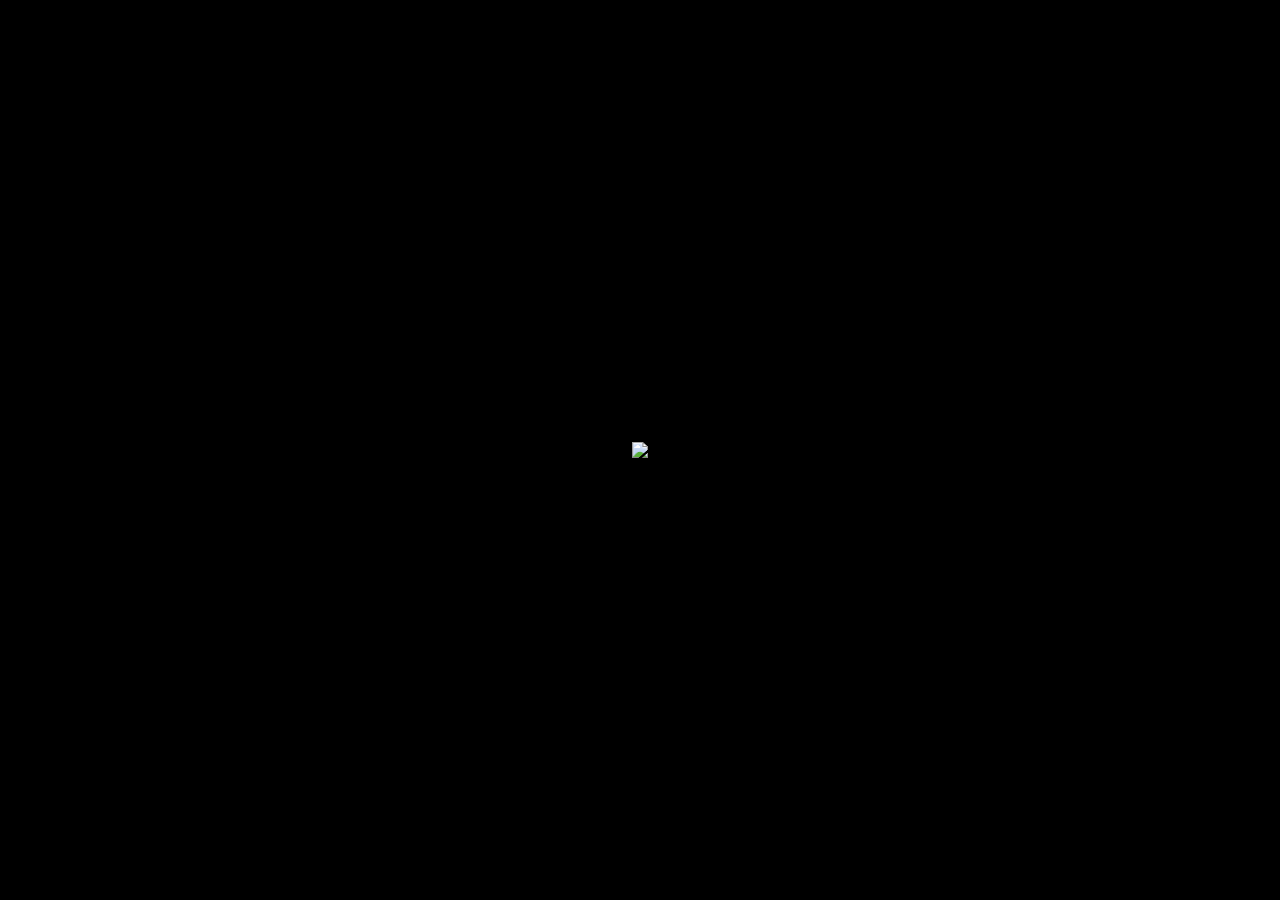
==== index.html @ 6a2dcac5 "Enhance layout and styling in index.html Updated CSS styles for body and img elements to center cont" ====
<!DOCTYPE html>
<html>
<head>
<meta name="viewport" content="width=device-width, initial-scale=1">
<title>The Quiet Comfort Project</title>

<style>
body {
  margin: 0;
  background: black;
  display: flex;
  justify-content: center;
  align-items: center;
  height: 100vh;
}

img {
  max-width: 100%;
  max-height: 100%;
}
</style>
</head>

<body>
<img src="banner.png">
</body>
</html>
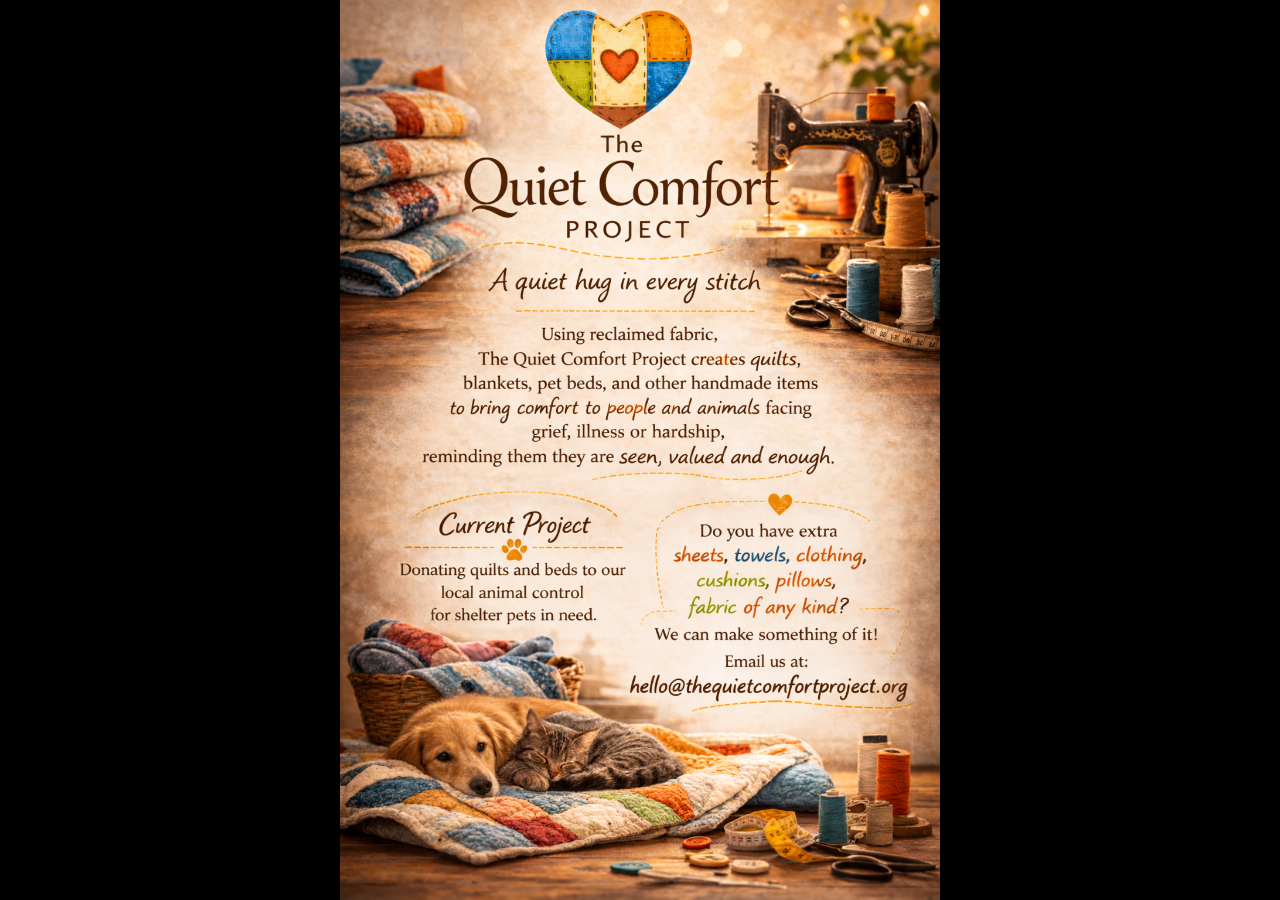
==== commit d3c706c8: "Fix image source and format in index.html Updated image source to 'banner.png.png' and adjusted form" ====
--- a/index.html
+++ b/index.html
@@ -22,6 +22,7 @@
 </head>
 
 <body>
-<img src="banner.png">
+<img src="banner.png.png">
 </body>
 </html>
+
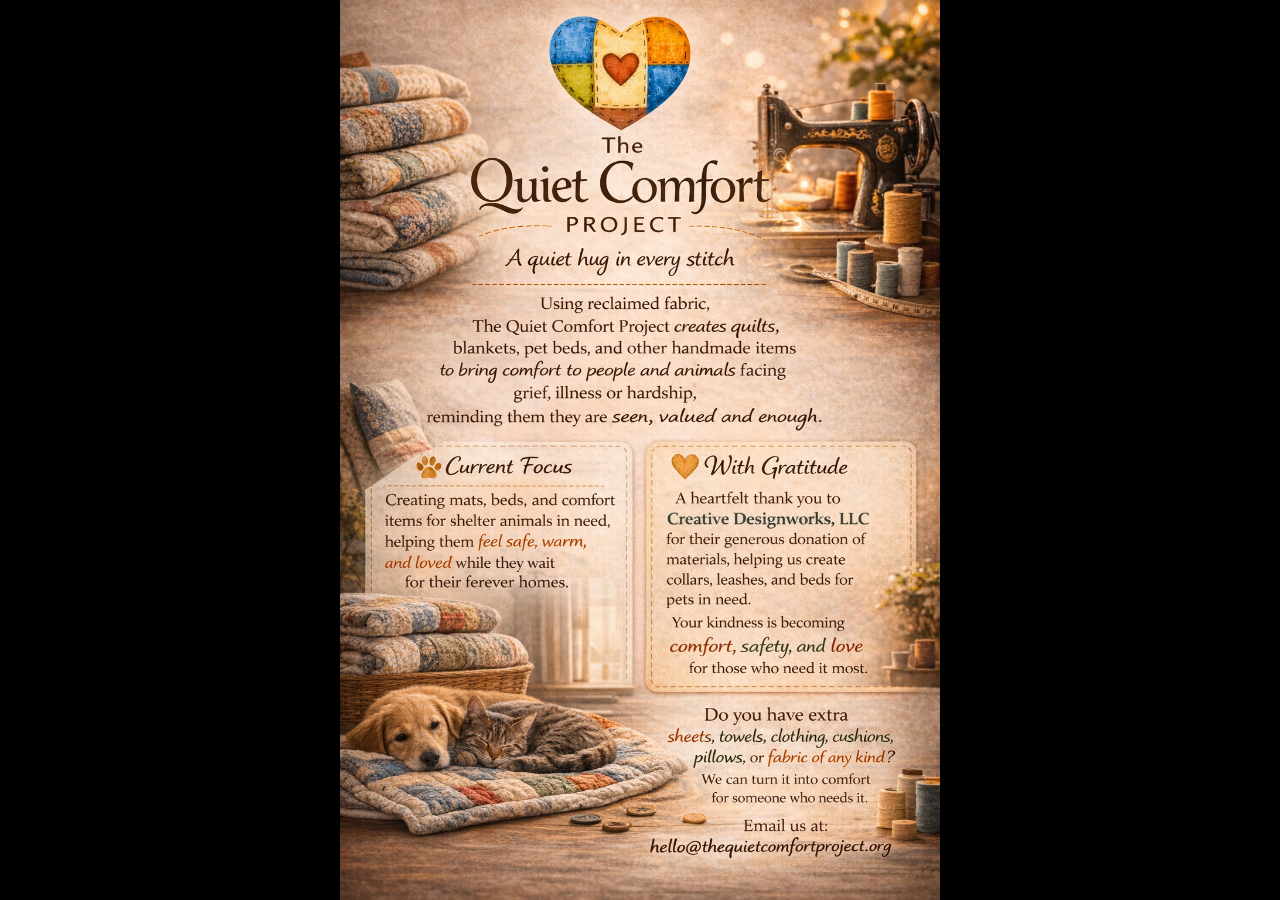
==== commit 0d63a490: "Fix HTML structure and image source Corrected HTML structure and fixed image source." ====
--- a/index.html
+++ b/index.html
@@ -22,7 +22,7 @@
 </head>
 
 <body>
-<img src="banner.png.png">
+<img src="banner.png.png.png">
 </body>
 </html>
 
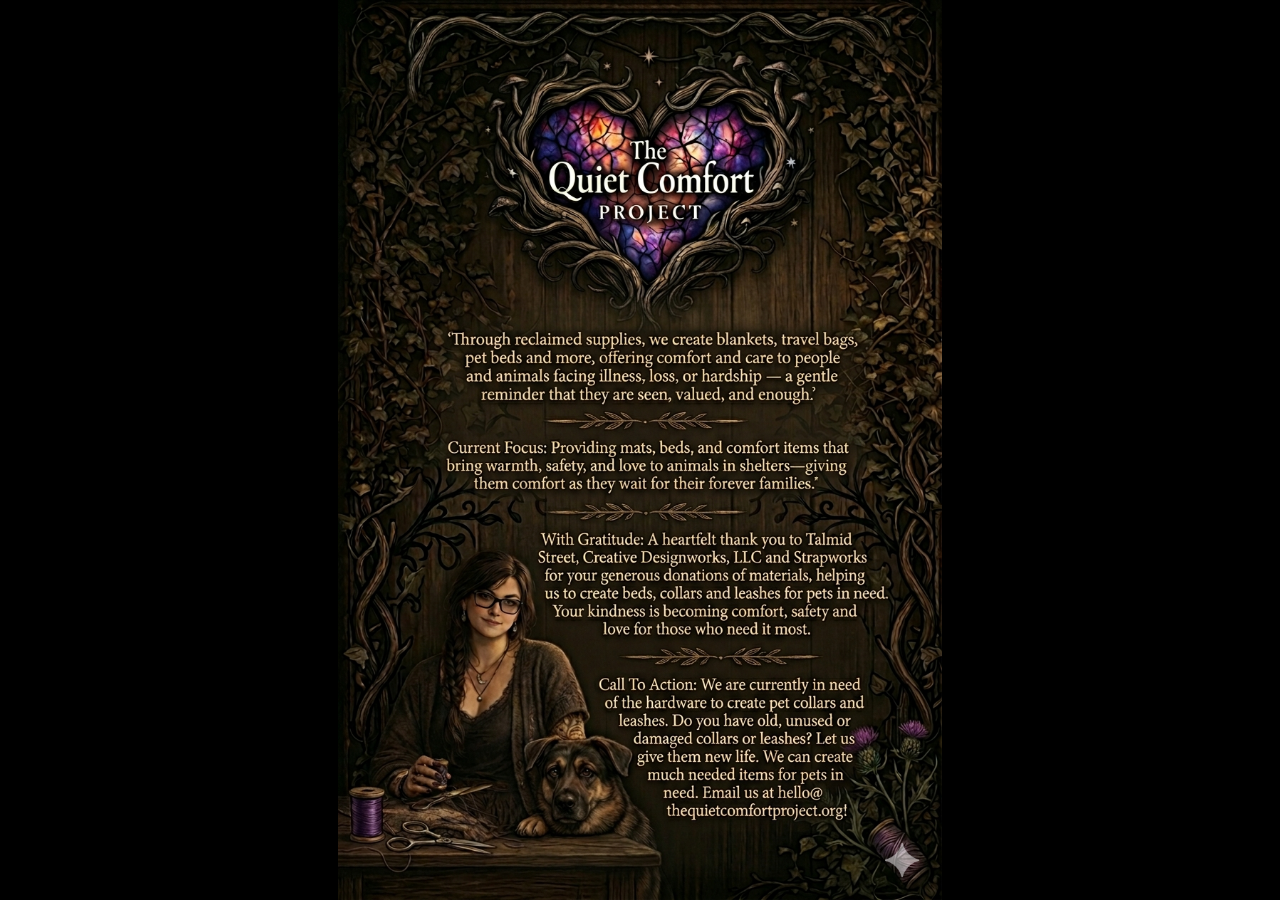
==== commit 982e6c61: "Correct image source and format HTML structure Fixed image source filename and cleaned up HTML." ====
--- a/index.html
+++ b/index.html
@@ -22,7 +22,7 @@
 </head>
 
 <body>
-<img src="banner.png.png.png">
+<img src="banner.png.png">
 </body>
 </html>
 
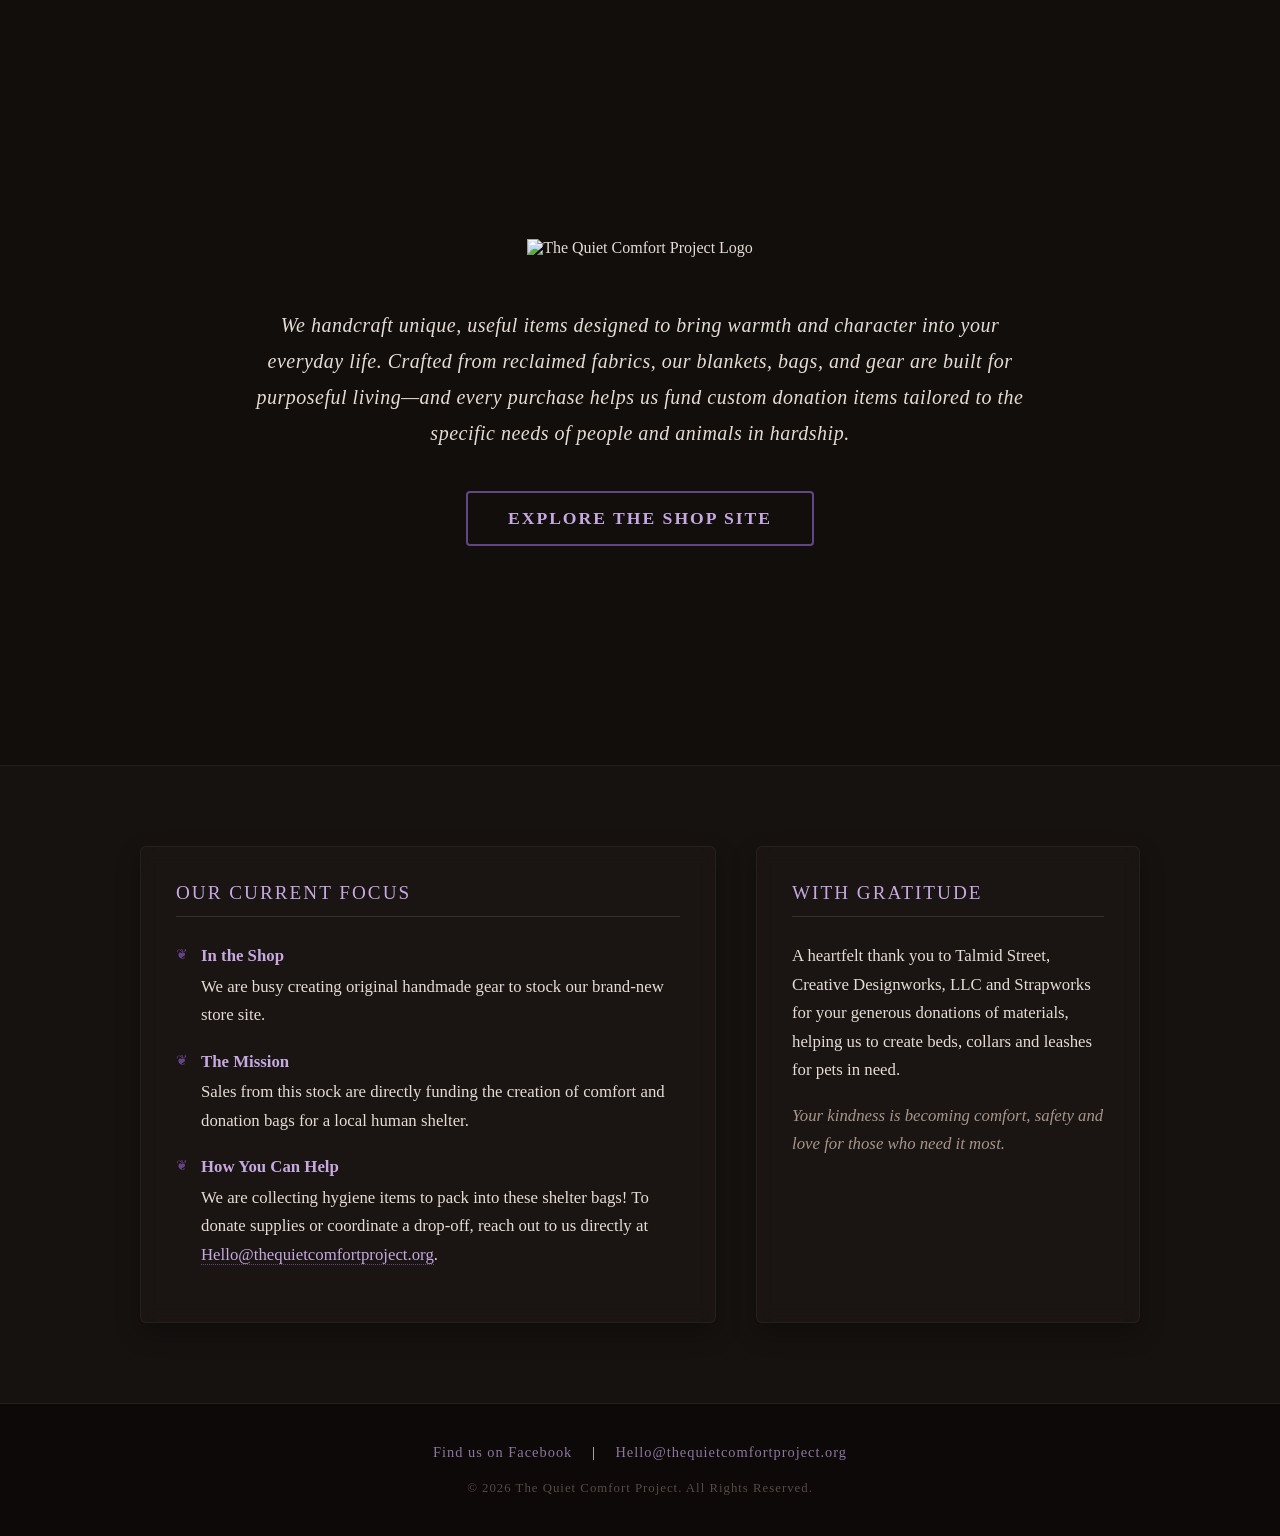
==== commit 3988c133: "Revamp index.html with new layout and styles Updated the HTML structure and styling for improved lay" ====
--- a/index.html
+++ b/index.html
@@ -1,28 +1,272 @@
 <!DOCTYPE html>
-<html>
+<html lang="en">
 <head>
-<meta name="viewport" content="width=device-width, initial-scale=1">
-<title>The Quiet Comfort Project</title>
-
-<style>
-body {
-  margin: 0;
-  background: black;
-  display: flex;
-  justify-content: center;
-  align-items: center;
-  height: 100vh;
-}
-
-img {
-  max-width: 100%;
-  max-height: 100%;
-}
-</style>
+    <meta charset="UTF-8">
+    <meta name="viewport" content="width=device-width, initial-scale=1.0">
+    <title>The Quiet Comfort Project</title>
+    <style>
+        /* Base Reset & Smooth Scroll */
+        html {
+            scroll-behavior: smooth;
+        }
+        body {
+            margin: 0;
+            padding: 0;
+            background-color: #120e0c; /* Deep, moody background */
+            font-family: 'Georgia', serif;
+            color: #e5dcd5;
+        }
+
+        /* Full-Width Section Basics */
+        section {
+            display: flex;
+            justify-content: center;
+            align-items: center;
+            padding: 80px 20px;
+            box-sizing: border-box;
+        }
+
+        /* 1. HERO SPLASH SECTION */
+        .hero-section {
+            min-height: 85vh;
+            /* REPLACE 'background-image.jpg' WITH YOUR ACTUAL BACKGROUND IMAGE LATER */
+            background-image: linear-gradient(rgba(18, 14, 12, 0.8), rgba(18, 14, 12, 0.85)), url('background-image.jpg');
+            background-size: cover;
+            background-position: center;
+            background-attachment: fixed;
+            text-align: center;
+            padding-top: 100px;
+        }
+
+        .hero-content {
+            max-width: 800px;
+            width: 100%;
+        }
+
+        .logo-area img {
+            max-width: 280px;
+            height: auto;
+            margin-bottom: 30px;
+        }
+
+        .mission-text {
+            font-style: italic;
+            font-size: 1.25rem;
+            line-height: 1.8;
+            letter-spacing: 0.5px;
+            margin-bottom: 40px;
+        }
+
+        /* Modern Dynamic Button */
+        .shop-button {
+            display: inline-block;
+            background-color: transparent;
+            color: #c5a9e0;
+            text-decoration: none;
+            padding: 15px 40px;
+            font-size: 1.1rem;
+            border-radius: 4px;
+            border: 2px solid #634585;
+            letter-spacing: 2px;
+            font-weight: bold;
+            text-transform: uppercase;
+            transition: all 0.4s ease;
+        }
+
+        .shop-button:hover {
+            background-color: #4a3364;
+            color: #ffffff;
+            box-shadow: 0 0 15px rgba(99, 69, 133, 0.4);
+            transform: translateY(-2px);
+        }
+
+        /* 2. SPLIT GRID SECTION (Charcoal Background) */
+        .grid-section {
+            background-color: #161210;
+            min-height: 50vh;
+            border-top: 1px solid #261f1c;
+            border-bottom: 1px solid #261f1c;
+        }
+
+        .content-grid {
+            max-width: 1000px;
+            width: 100%;
+            display: grid;
+            grid-template-columns: 1.2fr 0.8fr; /* Gives slightly more room to your focus points */
+            gap: 40px;
+        }
+
+        @media (max-width: 768px) {
+            .content-grid {
+                grid-template-columns: 1fr;
+                gap: 30px;
+            }
+        }
+
+        /* Smoky Frosted Glass Cards */
+        .glass-card {
+            background-color: rgba(34, 27, 24, 0.4);
+            backdrop-filter: blur(8px);
+            -webkit-backdrop-filter: blur(8px);
+            border: 1px solid rgba(74, 59, 55, 0.3);
+            border-radius: 6px;
+            padding: 35px;
+            box-shadow: 0 10px 25px rgba(0,0,0,0.3);
+        }
+
+        h2 {
+            color: #c5a9e0;
+            font-weight: normal;
+            font-size: 1.2rem;
+            text-transform: uppercase;
+            letter-spacing: 2px;
+            margin-top: 0;
+            border-bottom: 1px solid #3a2e2b;
+            padding-bottom: 12px;
+            margin-bottom: 25px;
+        }
+
+        p {
+            line-height: 1.7;
+            font-size: 1.05rem;
+            margin-bottom: 15px;
+        }
+
+        /* Checklist Styling */
+        .focus-list {
+            list-style: none;
+            padding-left: 0;
+            margin: 0;
+        }
+
+        .focus-list li {
+            margin-bottom: 18px;
+            line-height: 1.7;
+            font-size: 1.05rem;
+            position: relative;
+            padding-left: 25px;
+        }
+
+        /* Tiny elegant custom bullet points */
+        .focus-list li::before {
+            content: "❦";
+            position: absolute;
+            left: 0;
+            color: #634585;
+            font-size: 0.9rem;
+        }
+
+        .focus-list strong {
+            color: #c5a9e0;
+            display: block;
+            margin-bottom: 2px;
+        }
+
+        .focus-list a {
+            color: #c5a9e0;
+            text-decoration: none;
+            border-bottom: 1px dotted #634585;
+        }
+
+        .focus-list a:hover {
+            color: #ffffff;
+            border-bottom: 1px solid #c5a9e0;
+        }
+
+        /* 3. MINIMALIST FOOTER */
+        footer {
+            background-color: #0c0908;
+            padding: 40px 20px;
+            text-align: center;
+            font-size: 0.9rem;
+            letter-spacing: 1px;
+        }
+
+        .footer-links a {
+            color: #8c769e;
+            text-decoration: none;
+            margin: 0 15px;
+            transition: color 0.3s ease;
+        }
+
+        .footer-links a:hover {
+            color: #c5a9e0;
+            text-decoration: underline;
+        }
+
+        .copyright {
+            margin-top: 20px;
+            color: #594943;
+            font-size: 0.8rem;
+        }
+    </style>
 </head>
-
 <body>
-<img src="banner.png.png">
+
+    <!-- SECTION 1: THE HERO SPLASH -->
+    <section class="hero-section">
+        <div class="hero-content">
+            <div class="logo-area">
+                <!-- REPLACE WITH YOUR LOGO FILE NAME -->
+                <img src="logo.png" alt="The Quiet Comfort Project Logo">
+            </div>
+            <p class="mission-text">
+                We handcraft unique, useful items designed to bring warmth and character into your everyday life. Crafted from reclaimed fabrics, our blankets, bags, and gear are built for purposeful living—and every purchase helps us fund custom donation items tailored to the specific needs of people and animals in hardship.
+            </p>
+            <a href="https://the-quiet-comfort-project.square.site/" target="_blank" class="shop-button">
+                Explore The Shop Site
+            </a>
+        </div>
+    </section>
+
+    <!-- SECTION 2: THE SPLIT GRID EXPERIENCE -->
+    <section class="grid-section">
+        <div class="content-grid">
+            
+            <!-- LEFT CARD: ACTIVE WORKSHOP FOCUS -->
+            <div class="glass-card">
+                <h2>Our Current Focus</h2>
+                <ul class="focus-list">
+                    <li>
+                        <strong>In the Shop</strong>
+                        We are busy creating original handmade gear to stock our brand-new store site.
+                    </li>
+                    <li>
+                        <strong>The Mission</strong>
+                        Sales from this stock are directly funding the creation of comfort and donation bags for a local human shelter.
+                    </li>
+                    <li>
+                        <strong>How You Can Help</strong>
+                        We are collecting hygiene items to pack into these shelter bags! To donate supplies or coordinate a drop-off, reach out to us directly at <a href="mailto:Hello@thequietcomfortproject.org">Hello@thequietcomfortproject.org</a>.
+                    </li>
+                </ul>
+            </div>
+
+            <!-- RIGHT CARD: GRATITUDE -->
+            <div class="glass-card">
+                <h2>With Gratitude</h2>
+                <p>
+                    A heartfelt thank you to Talmid Street, Creative Designworks, LLC and Strapworks for your generous donations of materials, helping us to create beds, collars and leashes for pets in need.
+                </p>
+                <p style="margin-bottom: 0; font-style: italic; color: #a6958b;">
+                    Your kindness is becoming comfort, safety and love for those who need it most.
+                </p>
+            </div>
+
+        </div>
+    </section>
+
+    <!-- SECTION 3: THE MINIMAL FOOTER -->
+    <footer>
+        <div class="footer-links">
+            <a href="https://www.facebook.com/profile.php?id=61588917909281" target="_blank">Find us on Facebook</a>
+            <span>|</span>
+            <a href="mailto:Hello@thequietcomfortproject.org">Hello@thequietcomfortproject.org</a>
+        </div>
+        <div class="copyright">
+            &copy; 2026 The Quiet Comfort Project. All Rights Reserved.
+        </div>
+    </footer>
+
 </body>
 </html>
-
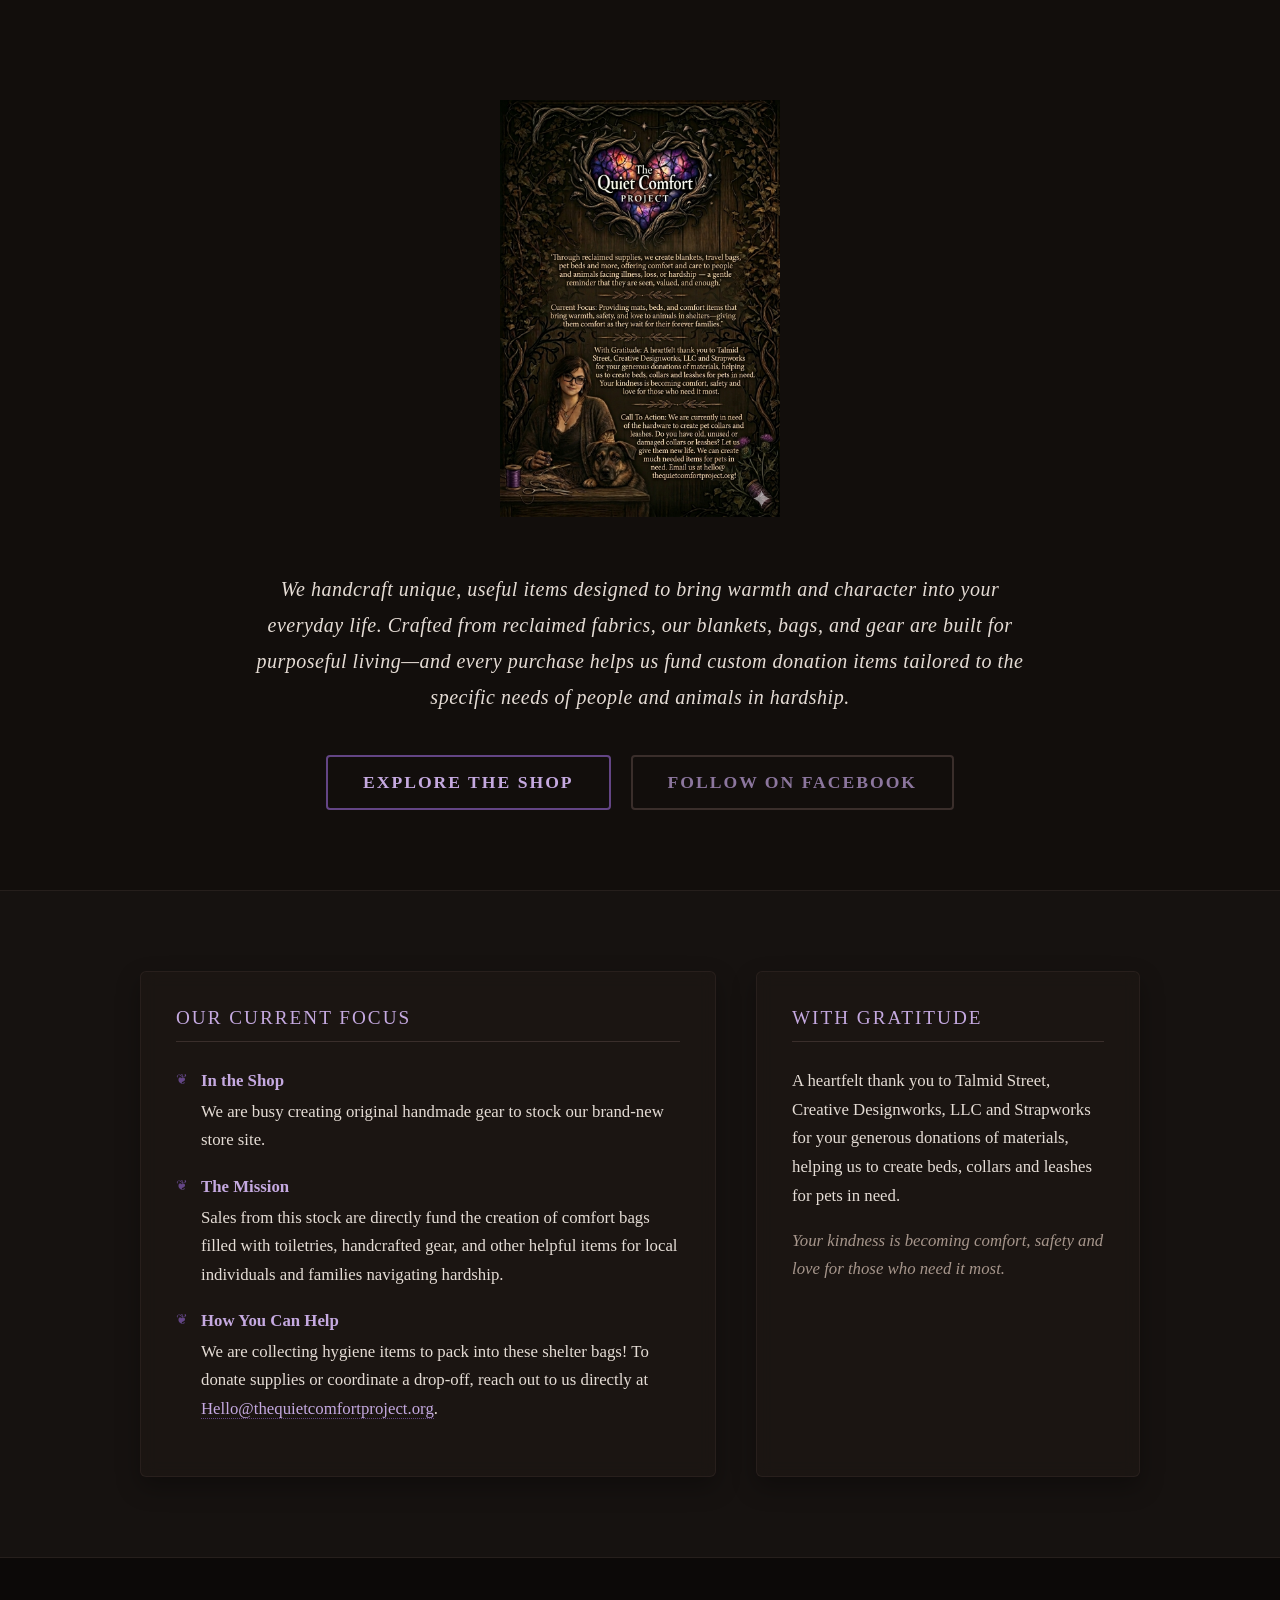
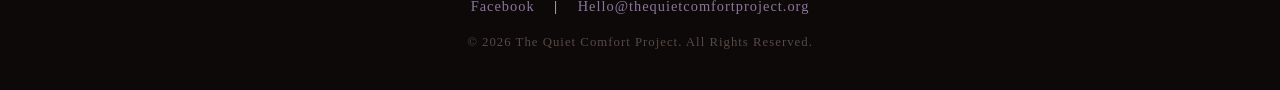
==== commit 1671480c: "Refactor index.html for improved layout and styling Updated the HTML structure and styles for the Qu" ====
--- a/index.html
+++ b/index.html
@@ -12,7 +12,12 @@
         body {
             margin: 0;
             padding: 0;
-            background-color: #120e0c; /* Deep, moody background */
+            background-color: #120e0c; /* Deep fallback tone */
+            /* OPTION B BACKDROP: Points exactly to your background file */
+            background-image: linear-gradient(rgba(18, 14, 12, 0.75), rgba(18, 14, 12, 0.8)), url('background-image.jpg');
+            background-size: cover;
+            background-position: center;
+            background-attachment: fixed;
             font-family: 'Georgia', serif;
             color: #e5dcd5;
         }
@@ -29,11 +34,6 @@
         /* 1. HERO SPLASH SECTION */
         .hero-section {
             min-height: 85vh;
-            /* REPLACE 'background-image.jpg' WITH YOUR ACTUAL BACKGROUND IMAGE LATER */
-            background-image: linear-gradient(rgba(18, 14, 12, 0.8), rgba(18, 14, 12, 0.85)), url('background-image.jpg');
-            background-size: cover;
-            background-position: center;
-            background-attachment: fixed;
             text-align: center;
             padding-top: 100px;
         }
@@ -57,30 +57,54 @@
             margin-bottom: 40px;
         }
 
-        /* Modern Dynamic Button */
-        .shop-button {
+        /* Modern Button Container */
+        .button-group {
+            display: flex;
+            justify-content: center;
+            gap: 20px;
+            flex-wrap: wrap;
+        }
+
+        /* Modern Dynamic Buttons */
+        .btn {
             display: inline-block;
-            background-color: transparent;
-            color: #c5a9e0;
             text-decoration: none;
-            padding: 15px 40px;
+            padding: 15px 35px;
             font-size: 1.1rem;
             border-radius: 4px;
-            border: 2px solid #634585;
             letter-spacing: 2px;
             font-weight: bold;
             text-transform: uppercase;
             transition: all 0.4s ease;
         }
 
-        .shop-button:hover {
+        .shop-btn {
+            background-color: transparent;
+            color: #c5a9e0;
+            border: 2px solid #634585;
+        }
+
+        .shop-btn:hover {
             background-color: #4a3364;
             color: #ffffff;
             box-shadow: 0 0 15px rgba(99, 69, 133, 0.4);
             transform: translateY(-2px);
         }
 
-        /* 2. SPLIT GRID SECTION (Charcoal Background) */
+        .fb-btn {
+            background-color: transparent;
+            color: #8c769e;
+            border: 2px solid #3a2e2b;
+        }
+
+        .fb-btn:hover {
+            background-color: #221b18;
+            color: #c5a9e0;
+            border-color: #634585;
+            transform: translateY(-2px);
+        }
+
+        /* 2. SPLIT GRID SECTION */
         .grid-section {
             background-color: #161210;
             min-height: 50vh;
@@ -92,7 +116,7 @@
             max-width: 1000px;
             width: 100%;
             display: grid;
-            grid-template-columns: 1.2fr 0.8fr; /* Gives slightly more room to your focus points */
+            grid-template-columns: 1.2fr 0.8fr;
             gap: 40px;
         }
 
@@ -105,7 +129,7 @@
 
         /* Smoky Frosted Glass Cards */
         .glass-card {
-            background-color: rgba(34, 27, 24, 0.4);
+            background-color: rgba(34, 27, 24, 0.45);
             backdrop-filter: blur(8px);
             -webkit-backdrop-filter: blur(8px);
             border: 1px solid rgba(74, 59, 55, 0.3);
@@ -147,7 +171,6 @@
             padding-left: 25px;
         }
 
-        /* Tiny elegant custom bullet points */
         .focus-list li::before {
             content: "❦";
             position: absolute;
@@ -207,15 +230,22 @@
     <section class="hero-section">
         <div class="hero-content">
             <div class="logo-area">
-                <!-- REPLACE WITH YOUR LOGO FILE NAME -->
-                <img src="logo.png" alt="The Quiet Comfort Project Logo">
+                <!-- Pointed directly to your custom banner file name -->
+                <img src="banner.png.png" alt="The Quiet Comfort Project Logo">
             </div>
             <p class="mission-text">
                 We handcraft unique, useful items designed to bring warmth and character into your everyday life. Crafted from reclaimed fabrics, our blankets, bags, and gear are built for purposeful living—and every purchase helps us fund custom donation items tailored to the specific needs of people and animals in hardship.
             </p>
-            <a href="https://the-quiet-comfort-project.square.site/" target="_blank" class="shop-button">
-                Explore The Shop Site
-            </a>
+            
+            <!-- Dual Dynamic Buttons (Shop & Facebook brought to top) -->
+            <div class="button-group">
+                <a href="https://the-quiet-comfort-project.square.site/" target="_blank" class="btn shop-btn">
+                    Explore The Shop
+                </a>
+                <a href="https://www.facebook.com/profile.php?id=61588917909281" target="_blank" class="btn fb-btn">
+                    Follow on Facebook
+                </a>
+            </div>
         </div>
     </section>
 
@@ -233,7 +263,7 @@
                     </li>
                     <li>
                         <strong>The Mission</strong>
-                        Sales from this stock are directly funding the creation of comfort and donation bags for a local human shelter.
+                        Sales from this stock are directly fund the creation of comfort bags filled with toiletries, handcrafted gear, and other helpful items for local individuals and families navigating hardship.
                     </li>
                     <li>
                         <strong>How You Can Help</strong>
@@ -259,7 +289,7 @@
     <!-- SECTION 3: THE MINIMAL FOOTER -->
     <footer>
         <div class="footer-links">
-            <a href="https://www.facebook.com/profile.php?id=61588917909281" target="_blank">Find us on Facebook</a>
+            <a href="https://www.facebook.com/profile.php?id=61588917909281" target="_blank">Facebook</a>
             <span>|</span>
             <a href="mailto:Hello@thequietcomfortproject.org">Hello@thequietcomfortproject.org</a>
         </div>
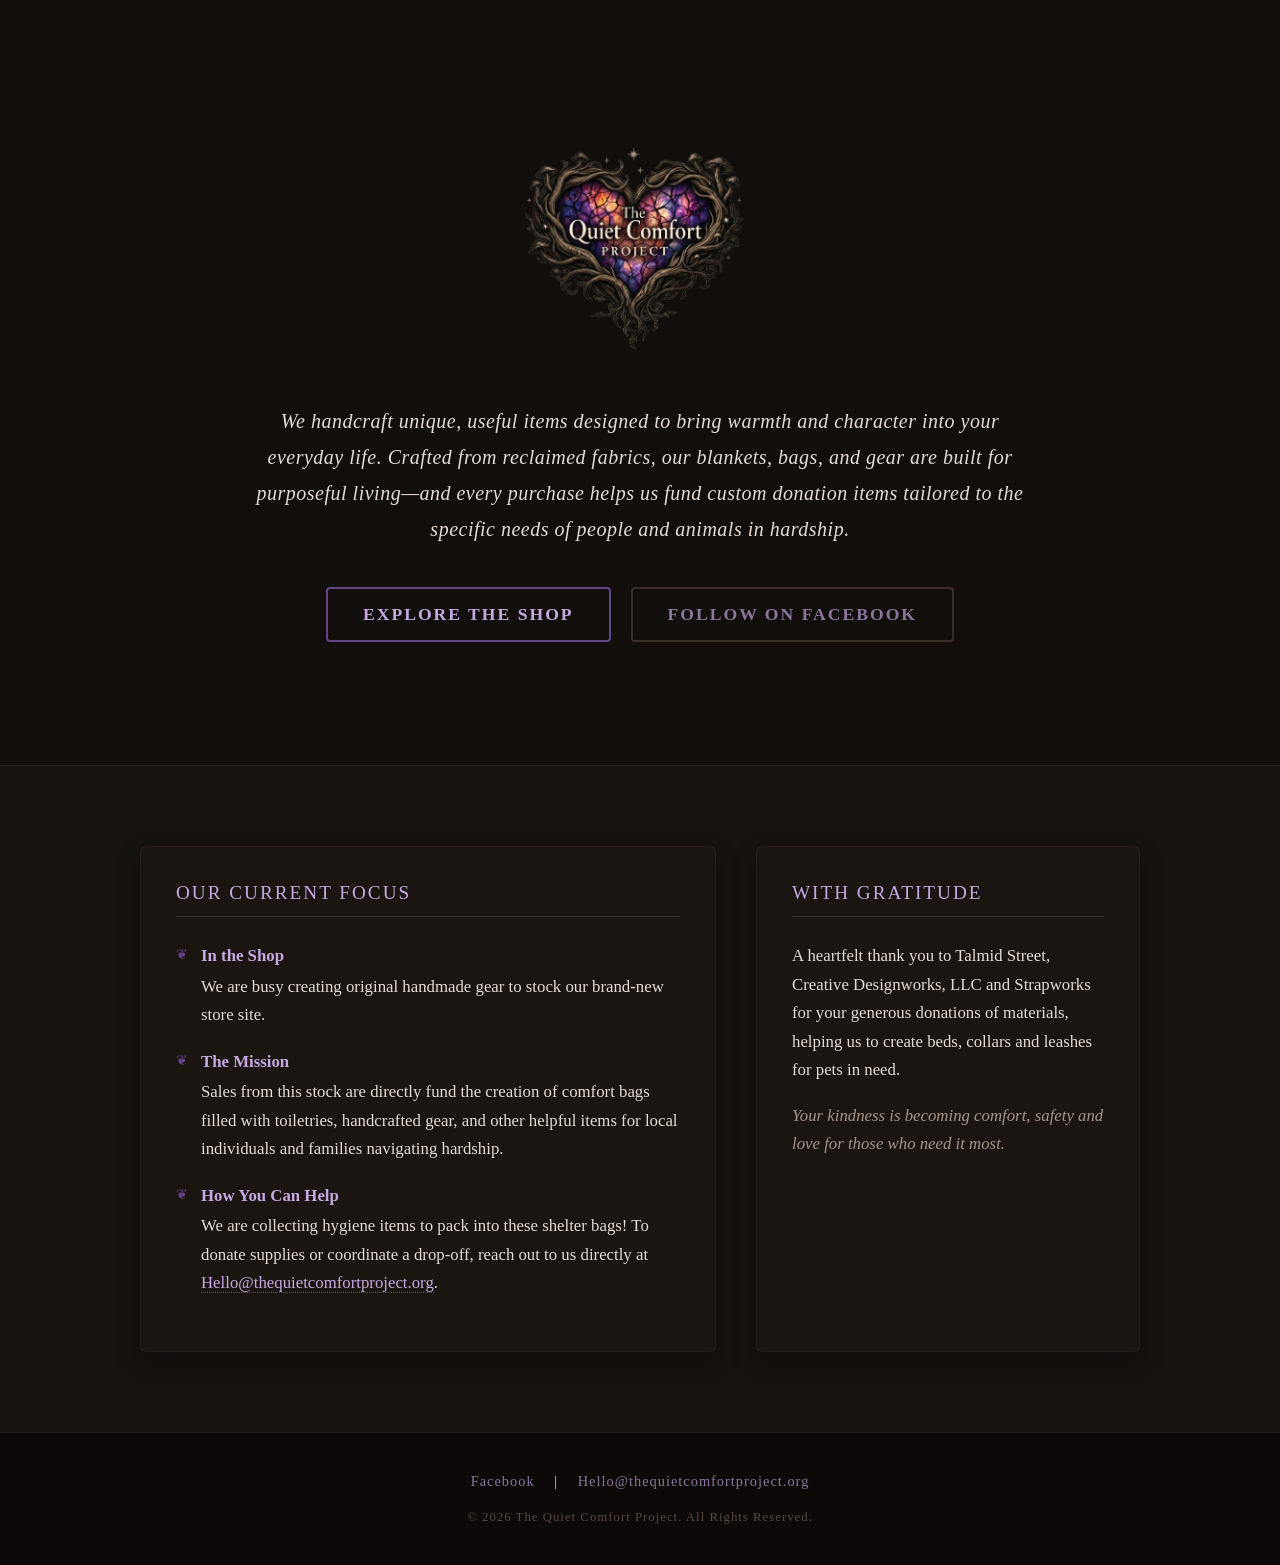
==== commit 55b1431c: "Fix HTML encoding issues in index.html" ====
--- a/index.html
+++ b/index.html
@@ -231,7 +231,7 @@
         <div class="hero-content">
             <div class="logo-area">
                 <!-- Pointed directly to your custom banner file name -->
-                <img src="banner.png.png" alt="The Quiet Comfort Project Logo">
+                <img src="QCPLogo-NoBckgrd.png" alt="The Quiet Comfort Project Logo">
             </div>
             <p class="mission-text">
                 We handcraft unique, useful items designed to bring warmth and character into your everyday life. Crafted from reclaimed fabrics, our blankets, bags, and gear are built for purposeful living—and every purchase helps us fund custom donation items tailored to the specific needs of people and animals in hardship.
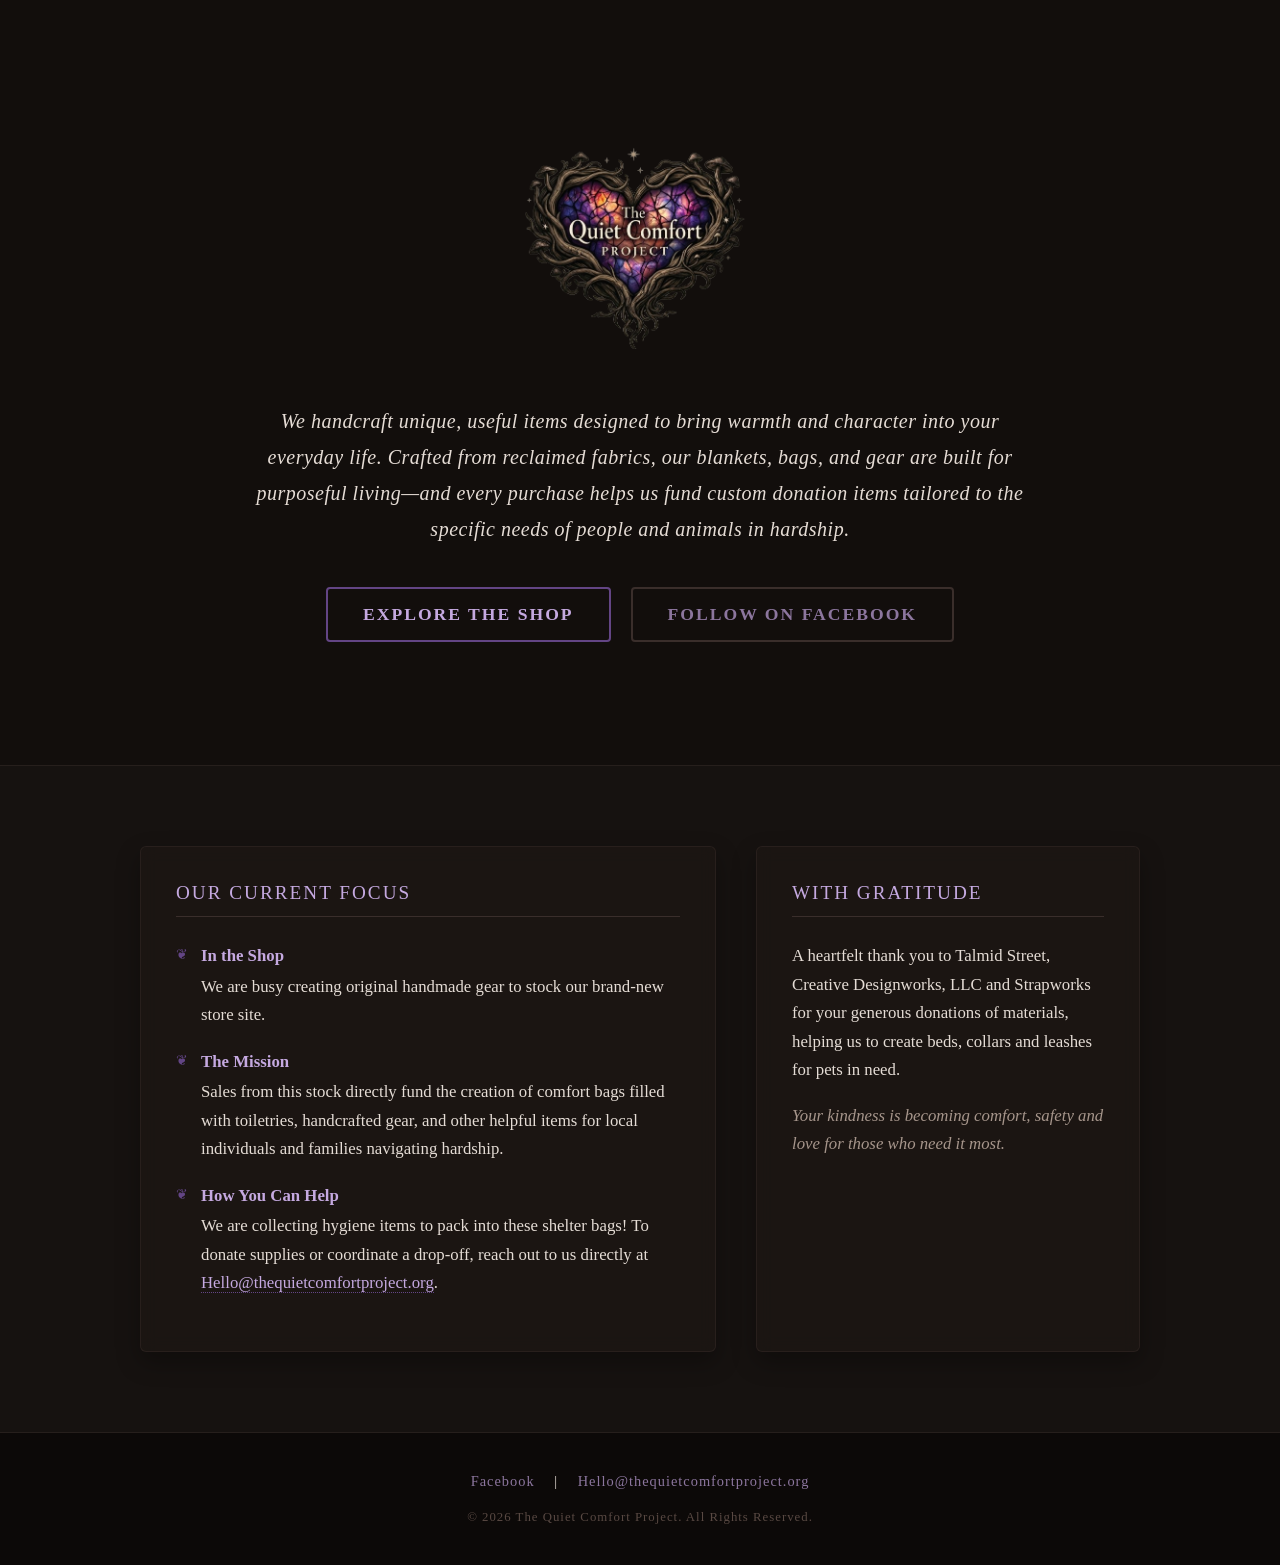
==== commit c2123ffb: "Fix HTML encoding issues and clean up formatting" ====
--- a/index.html
+++ b/index.html
@@ -226,18 +226,15 @@
 </head>
 <body>
 
-    <!-- SECTION 1: THE HERO SPLASH -->
     <section class="hero-section">
         <div class="hero-content">
             <div class="logo-area">
-                <!-- Pointed directly to your custom banner file name -->
                 <img src="QCPLogo-NoBckgrd.png" alt="The Quiet Comfort Project Logo">
             </div>
             <p class="mission-text">
                 We handcraft unique, useful items designed to bring warmth and character into your everyday life. Crafted from reclaimed fabrics, our blankets, bags, and gear are built for purposeful living—and every purchase helps us fund custom donation items tailored to the specific needs of people and animals in hardship.
             </p>
             
-            <!-- Dual Dynamic Buttons (Shop & Facebook brought to top) -->
             <div class="button-group">
                 <a href="https://the-quiet-comfort-project.square.site/" target="_blank" class="btn shop-btn">
                     Explore The Shop
@@ -249,11 +246,9 @@
         </div>
     </section>
 
-    <!-- SECTION 2: THE SPLIT GRID EXPERIENCE -->
     <section class="grid-section">
         <div class="content-grid">
             
-            <!-- LEFT CARD: ACTIVE WORKSHOP FOCUS -->
             <div class="glass-card">
                 <h2>Our Current Focus</h2>
                 <ul class="focus-list">
@@ -263,7 +258,7 @@
                     </li>
                     <li>
                         <strong>The Mission</strong>
-                        Sales from this stock are directly fund the creation of comfort bags filled with toiletries, handcrafted gear, and other helpful items for local individuals and families navigating hardship.
+                        Sales from this stock directly fund the creation of comfort bags filled with toiletries, handcrafted gear, and other helpful items for local individuals and families navigating hardship.
                     </li>
                     <li>
                         <strong>How You Can Help</strong>
@@ -272,7 +267,6 @@
                 </ul>
             </div>
 
-            <!-- RIGHT CARD: GRATITUDE -->
             <div class="glass-card">
                 <h2>With Gratitude</h2>
                 <p>
@@ -286,7 +280,6 @@
         </div>
     </section>
 
-    <!-- SECTION 3: THE MINIMAL FOOTER -->
     <footer>
         <div class="footer-links">
             <a href="https://www.facebook.com/profile.php?id=61588917909281" target="_blank">Facebook</a>
